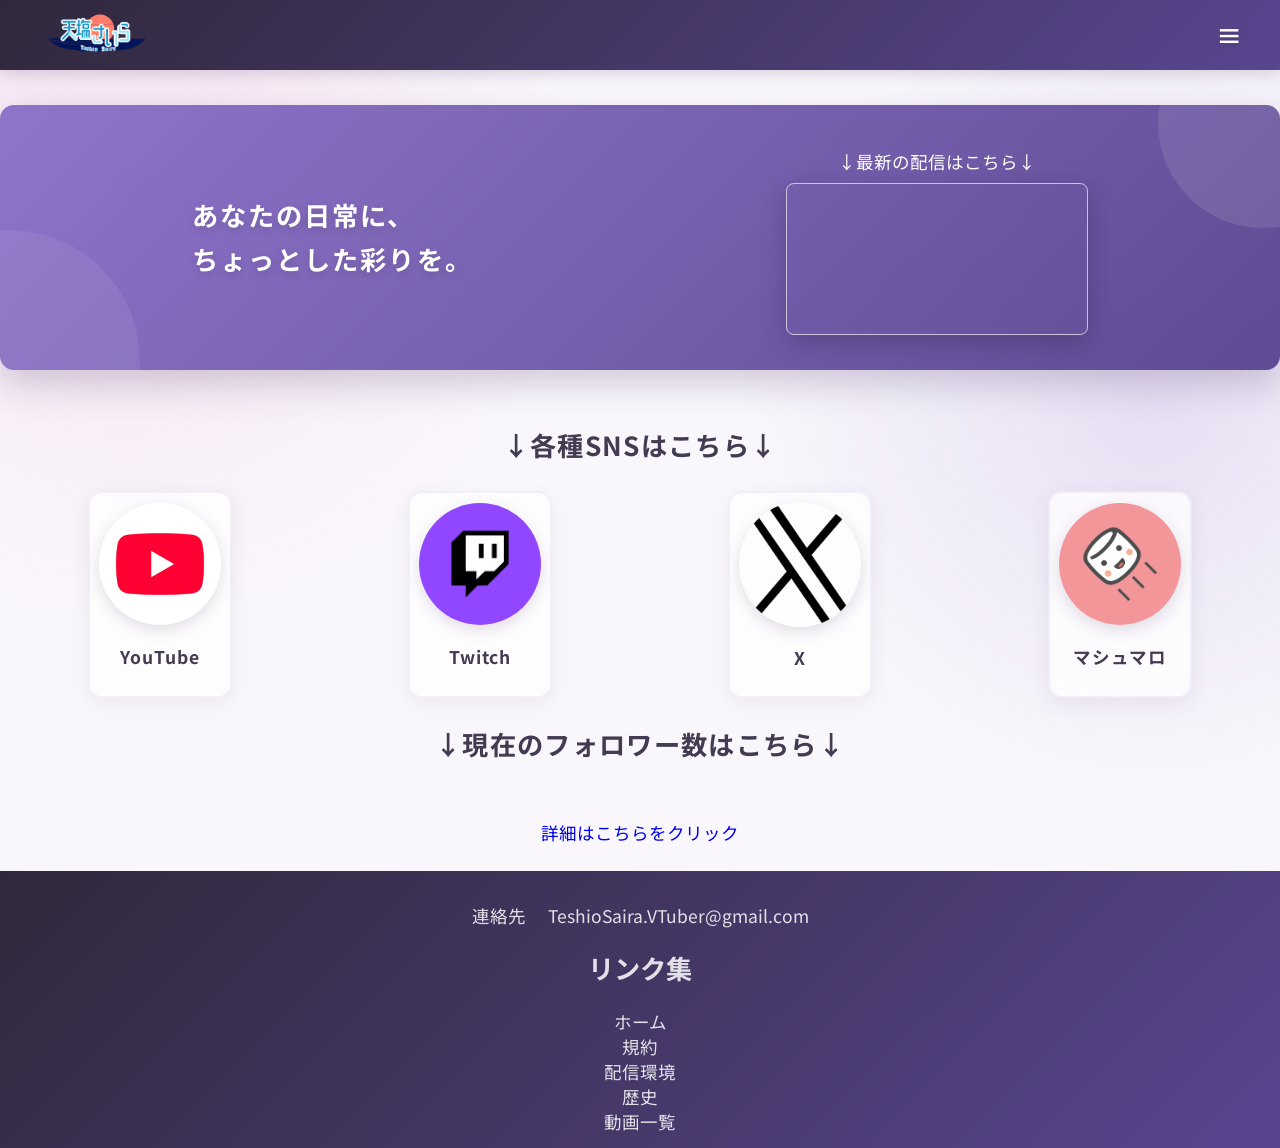
==== index.html @ 453d23a9 "Update index.html" ====
<!DOCTYPE html>
<html lang="ja">
    <head>
        <meta charset='utf-8'>
        <title>天塩さいら - ホーム</title>
        <meta name='viewport' content='width=device-width, initial-scale=1'>
        <script src="https://ajax.googleapis.com/ajax/libs/jquery/3.6.3/jquery.min.js"></script>
        <link rel='stylesheet' type='text/css' href='main.css'>
        <script src="main.js"></script>
        <script src="index.js"></script>
    </head>
    <body>
        <header id="header"></header>
        <div id="div_body">
            <div id="videoContainer">
                <h2>あなたの日常に、<br>ちょっとした彩りを。</h2>
                <div id="videoContainerRight">
                    <p>↓最新の配信はこちら↓</p>
                    <iframe 
                        id="videoIframe"
                        src="https://player.twitch.tv/?channel=teshiosaira&parent=teshiosaira.github.io"
                        frameborder="0"
                        allowfullscreen="true"
                        scrolling="no"
                    ></iframe>
                </div>
            </div>
            <h2 id="linkH2">↓各種SNSはこちら↓</h2>
            <div id="linkContainer">
                <a class="link" id="link_1" target="_blank" href="https://www.youtube.com/@TeshioSaira">
                    <img src="images/SNS/YouTube.jpg">
                    <p>YouTube</p>
                </a>
                <a class="link" id="link_2" target="_blank" href="https://www.twitch.tv/teshiosaira">
                    <img src="images/SNS/Twitch.png">
                    <p>Twitch</p>
                </a>
                <a class="link" id="link_3" target="_blank" href="https://x.com/TeshioSaira">
                    <img src="images/SNS/X.png">
                    <p>X</p>
                </a>
                <a class="link" id="link_4" target="_blank" href="https://marshmallow-qa.com/k041ew722thw37j?t=KCGBCI&utm_medium=url_text&utm_source=promotion">
                    <img src="images/SNS/マシュマロ.png">
                    <p>マシュマロ</p>
                </a>
            </div>
            <h2 id="linkH2">↓現在のフォロワー数はこちら↓</h2>
            <div id="index_subscriber">
                <p id="index_subscriber_youtube"></p>
            </div>
            <a style="text-align: end;" href="history.html">詳細はこちらをクリック</a>
            <footer id="footer"></footer>
        </div>
    </body>
</html>
---- main.css ----
@import url('https://fonts.googleapis.com/css2?family=Noto+Sans+JP:wght@100..900&display=swap');

:root{
    --width: max(calc(((30vh / 9 * 16) + 40000vw + ((30vh / 9 * 16 - 60vw) / abs(calc(30vh / 9 * 16 - 60vw)) * 40000vw)) / 1000), min(calc(30vh / 9 * 16), 90vw));
    --height: calc(var(--width) / 16 * 9);
    --font-size: calc(min(max(calc(350vh / 9), 23vw), 90vw) / 20);
    --border: calc(var(--font-size) / 10);
    --color-main: #8b6fc9;
    --color-main-dark: #59458f;
    --color-accent: #e9a8d1;
    --color-accent-light: #f8e8f3;
    --color-bg: #faf7fc;
    --color-white: #ffffff;
    --color-text: #443b52;
    --color-text-light: #766c82;
    --color-header: #30283b;
    --color-footer: #30283b;
    --thumbnail-width: max(calc(((20vh / 9 * 16) + 20000vw + ((20vh / 9 * 16 - 40vw) / abs(calc(20vh / 9 * 16 - 40vw)) * 20000vw)) / 1000), min(calc(20vh / 9 * 16), 40vw));
    --thumbnail-height: calc(var(--thumbnail-width) / 16 * 9);


    interpolate-size: allow-keywords;
}

a{
    text-decoration: none;
}

body{
    background-color: var(--color-bg);
    color: var(--color-text);
    font-family: "Noto Sans JP", sans-serif;
    font-size: var(--font-size);
    font-style: normal;
    overflow: hidden;
    overflow-y: auto;
}

details::details-content {
  height: 0;
  overflow: clip;
  opacity: 0;
  transition: height 0.4s ease, opacity 0.4s ease,
    content-visibility 0.4s ease allow-discrete;
}

details[open]::details-content {
  height: auto;
  height: calc-size(auto, size);
  opacity: 1;
}

#header{
    align-items: center;
    background: linear-gradient(
        135deg,
        var(--color-header),
        var(--color-main-dark)
    );
    box-shadow: 0 4px 15px rgba(60, 40, 90, 0.18);
    color: var(--color-white);
    display: flex;
    flex-direction: row;
    flex-wrap: nowrap;
    height: calc(var(--font-size) * 4);
    justify-content: space-between;
    left: 0;
    margin: 0;
    padding: 0;
    position: fixed;
    top: 0;
    width: 100vw;
    z-index: 1000;
}

#header *{
    color: var(--color-white);
    font-weight: bold;
    letter-spacing: 0.12em;
    margin: 0 var(--font-size);
    padding: 0;
    text-decoration: none;
    text-shadow: 0 2px 5px rgba(0, 0, 0, 0.15);
    width: fit-content;
}

#header img{
    height: calc(var(--font-size) * 4);
}

#div_body{
    align-items: center;
    background:
        radial-gradient(
            circle at 10% 10%,
            rgba(233, 168, 209, 0.25),
            transparent 30%
        ),
        radial-gradient(
            circle at 90% 30%,
            rgba(139, 111, 201, 0.18),
            transparent 30%
        ),
        var(--color-bg);
    display: flex;
    flex-direction: column;
    flex-wrap: nowrap;
    justify-content: space-around;
    left: 0;
    margin: 0;
    padding: 0;
    position: absolute;
    top: calc(var(--font-size) * 4);
    width: 100vw;
}

#videoContainer{
    align-items: center;
    background:
        linear-gradient(
            135deg,
            rgba(139, 111, 201, 0.96),
            rgba(89, 69, 143, 0.96)
        );
    border-radius: calc(var(--font-size) * 0.8);
    box-shadow: 0 15px 35px rgba(70, 50, 100, 0.22);
    color: var(--color-white);
    display: flex;
    flex-direction: row;
    flex-wrap: wrap;
    justify-content: space-around;
    margin: calc(var(--font-size) * 2);
    overflow: hidden;
    padding: calc(var(--font-size) * 2);
    position: relative;
    width: calc(100vw - (var(--font-size) * 4));
}

#videoContainer::before{
    background: rgba(255, 255, 255, 0.10);
    border-radius: 50%;
    content: "";
    height: calc(var(--font-size) * 12);
    position: absolute;
    right: calc(var(--font-size) * -5);
    top: calc(var(--font-size) * -5);
    width: calc(var(--font-size) * 12);
}

#videoContainer::after{
    background: rgba(255, 255, 255, 0.07);
    border-radius: 50%;
    bottom: calc(var(--font-size) * -7);
    content: "";
    height: calc(var(--font-size) * 15);
    left: calc(var(--font-size) * -7);
    position: absolute;
    width: calc(var(--font-size) * 15);
}

#videoContainer h2{
    letter-spacing: 0.08em;
    line-height: 1.7;
    position: relative;
    text-shadow: 0 3px 8px rgba(0, 0, 0, 0.15);
    z-index: 1;
}

#videoContainerRight{
    align-items: center;
    color: var(--color-white);
    display: flex;
    flex-direction: column;
    flex-wrap: nowrap;
    justify-content: space-between;
    margin: 0;
    padding: 0;
    width: var(--width);
}

#videoContainerRight p{
    margin: calc(var(--font-size) * 0.5) 0;
}

#videoIframe{
    border: calc(var(--font-size) * 0.08) solid rgba(255, 255, 255, 0.65);
    border-radius: calc(var(--font-size) * 0.45);
    box-shadow: 0 8px 25px rgba(40, 25, 70, 0.30);
    height: calc(var(--width) / 16 * 9);
    margin: 0;
    padding: 0;
    width: var(--width);
}

#linkH2{
    color: var(--color-text);
    font-weight: bold;
    letter-spacing: 0.05em;
    text-align: center;
    width: 100vw;
}

#linkContainer{
    display: flex;
    flex-direction: row;
    flex-wrap: wrap;
    justify-content: space-around;
    margin: 0;
    padding: 0;
    width: 100vw;
}

.link{
    align-items: center;
    background: rgba(255, 255, 255, 0.75);
    border: 2px solid rgba(139, 111, 201, 0.10);
    border-radius: calc(var(--font-size) * 0.8);
    box-shadow: 0 6px 20px rgba(70, 50, 100, 0.08);
    display: flex;
    flex-direction: column;
    flex-wrap: nowrap;
    justify-content: space-around;
    margin: calc(var(--font-size) * 0.3);
    padding: calc(var(--font-size) * 0.5);
    transition:
        transform 0.2s ease,
        box-shadow 0.2s ease,
        background-color 0.2s ease;
}

.link:hover{
    background-color: var(--color-white);
    box-shadow: 0 10px 25px rgba(100, 70, 140, 0.18);
    transform: translateY(-6px);
}

.link img{
    border-radius: 50%;
    box-shadow: 0 5px 15px rgba(60, 40, 90, 0.15);
    transition: transform 0.2s ease;
    width: calc(var(--font-size) * 7);
}

.link:hover img{
    transform: scale(1.06);
}

.link p{
    color: var(--color-text);
    font-weight: bold;
    letter-spacing: 0.05em;
    text-align: center;
    width: calc(var(--font-size) * 7);
}

#index_subscriber{
    display: flex;
    margin: 0;
    padding: 0;
    width: 100vw;
}

#footer{
    background:
        linear-gradient(
            135deg,
            var(--color-footer),
            var(--color-main-dark)
        );
    color: var(--color-white);
    margin-top: calc(var(--font-size) * 1.5);
    padding: calc(var(--font-size) * 0.8) 0;
    width: 100vw;
}

#footer p{
    color: rgba(255, 255, 255, 0.85);
    font-size: var(--font-size);
    text-align: center;
    width: 100vw;
}

#footer h2{
    color: rgba(255, 255, 255, 0.85);
    text-align: center;
    width: 100vw;
}

#footer div{
    display: flex;
}

#footerContainer{
    color: rgba(255, 255, 255, 0.85);
    align-items: center;
    display: flex;
    flex-direction: column;
    flex-wrap: nowrap;
    justify-content: space-around;
    width: 100vw;
}

#footerContainer a{
    color: rgba(255, 255, 255, 0.85);
    margin: 0 calc(var(--font-size) * 2);
    padding: 0;
    text-decoration: none;
    width: fit-content;
}

#footerContainer a p{
    color: rgba(255, 255, 255, 0.85);
    font-size: var(--font-size);
    margin: 0;
    padding: 0;
    text-align: center;
    width: fit-content;
}




#videos_container{
    align-items: center;
    display: flex;
    flex-direction: column;
    flex-wrap: nowrap;
    justify-content: center;
    margin: 0;
    padding: 0;
    width: 100vw;
}
#videos_container > details{
    align-content: flex-start;
    align-items: center;
    color: var(--color-text);
    display: flex;
    flex-direction: column;
    flex-wrap: nowrap;
    justify-content: space-around;
    margin: 0;
    padding: 0;
    width: 90vw;
}
#videos_container > details > summary{
    background: rgba(255, 255, 255, 0.75);
    border: 2px solid rgba(139, 111, 201, 0.10);
    border-radius: calc(var(--font-size) * 0.8);
    box-shadow: 0 6px 20px rgba(70, 50, 100, 0.08);
    cursor: pointer;
    font-size: var(--font-size);
    margin: 0;
    padding: var(--font-size);
    width: 90vw;
}
#videos_container > details > div{
    align-content: stretch;
    align-items: stretch;
    color: var(--color-text);
    display: flex;
    flex-direction: row;
    flex-wrap: wrap;
    justify-content: space-around;
    margin: 0;
    padding: 0;
    width: 90vw;
}
#videos_container > details > div > a{
    align-items: center;
    background: rgba(255, 255, 255, 0.75);
    border: 2px solid rgba(139, 111, 201, 0.10);
    border-radius: calc(var(--font-size) * 0.8);
    box-shadow: 0 6px 20px rgba(70, 50, 100, 0.08);
    color: var(--color-text);
    display: flex;
    flex-direction: column;
    flex-wrap: nowrap;
    justify-content: space-between;
    margin: calc(var(--thumbnail-width) * 0.05) 0;
    padding: 0;
    transition:
        transform 0.2s ease,
        box-shadow 0.2s ease,
        background-color 0.2s ease;
    width: var(--thumbnail-width);
}

#videos_container > details > div > a:hover{
    background-color: var(--color-white);
    box-shadow: 0 10px 25px rgba(100, 70, 140, 0.18);
    transform: translateY(-6px);
}
#videos_container > details > div > a > img{
    border: calc(var(--font-size) * 0.08) solid rgba(255, 255, 255, 0.65);
    border-radius: calc(var(--font-size) * 0.45);
    box-shadow: 0 8px 25px rgba(40, 25, 70, 0.30);
    height: var(--thumbnail-height);
    margin: 0;
    padding: 0;
    width: var(--thumbnail-width);
}
#videos_container > details > div > a > div{
    align-items: center;
    display: flex;
    flex-direction: column;
    flex-wrap: nowrap;
    justify-content: space-between;
    margin: 0;
    padding: 0;
    width: var(--thumbnail-width);
}
#videos_container > details > div > a > div > p{
    font-size: var(--font-size);
    margin: calc(var(--font-size) / 2) 0;
    padding: 0;
    width: calc(var(--thumbnail-width) * 0.9);
}
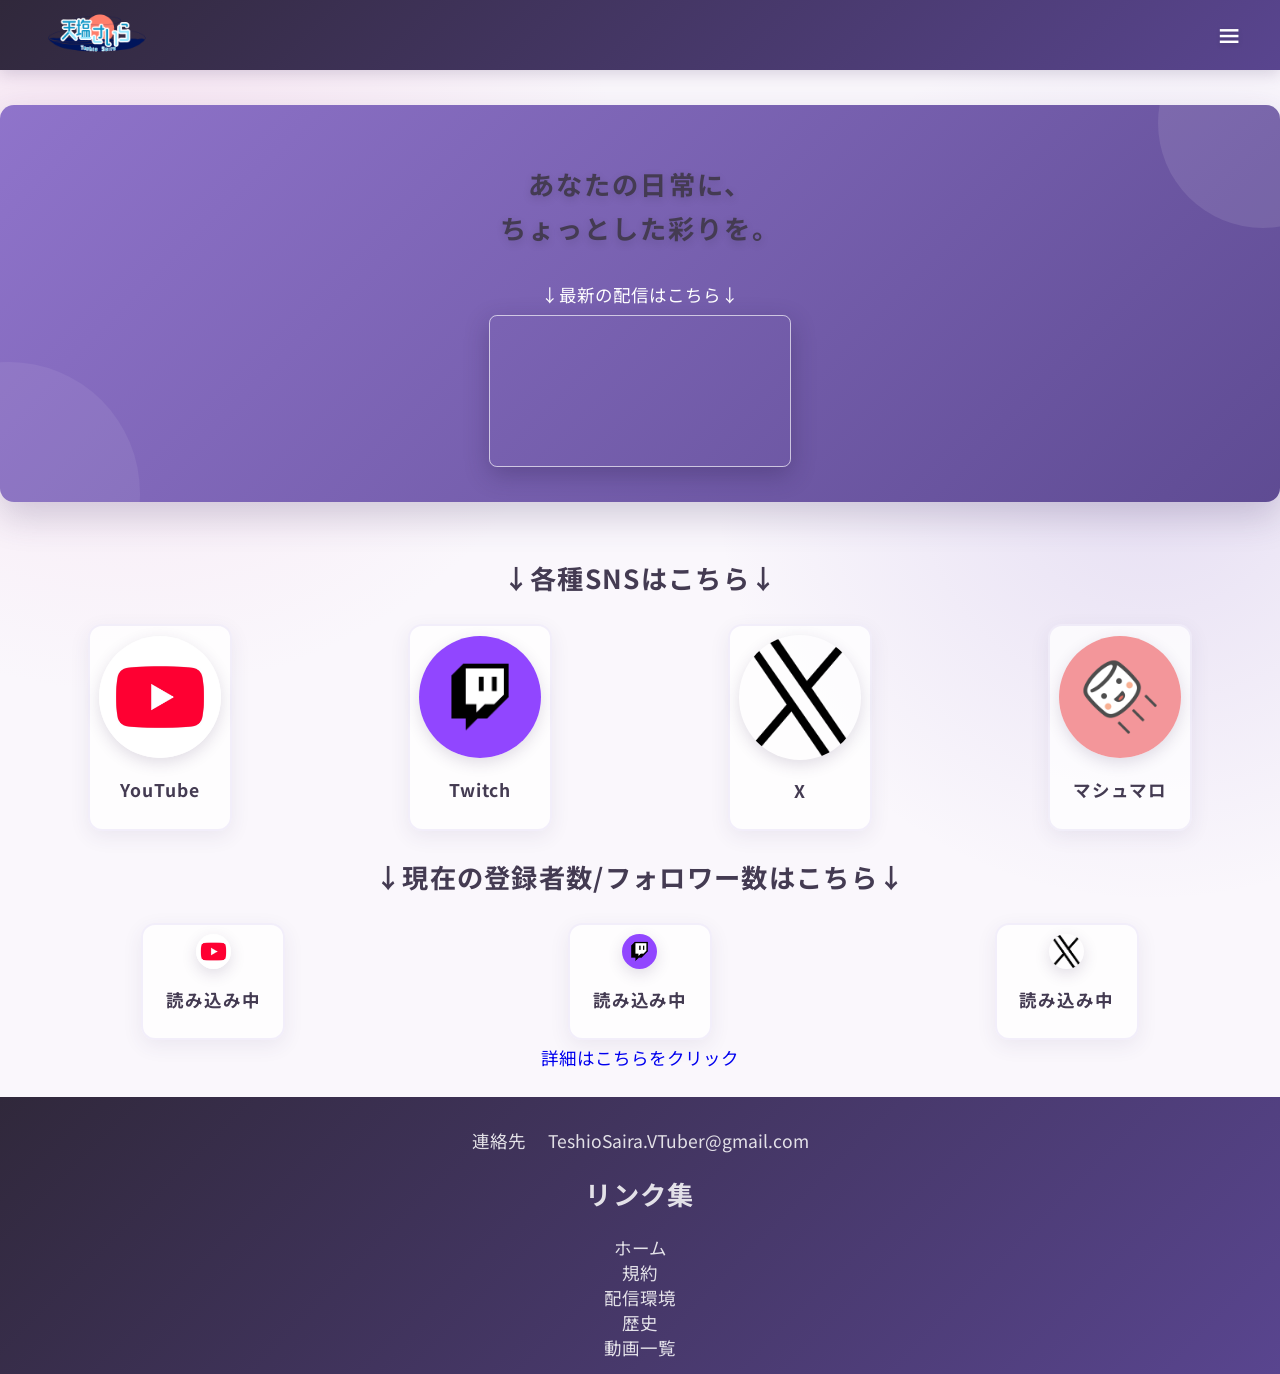
==== commit 57a0d4c3: "fixIndexId" ====
--- a/index.html
+++ b/index.html
@@ -10,14 +10,17 @@
         <script src="index.js"></script>
     </head>
     <body>
-        <header id="header"></header>
+        <header id="header">
+            <a href="index.html"><img src="images/Teshio Saira/ロゴ.png"></a>
+            <a href="#footer"><h2>≡</h2></a>
+        </header>
         <div id="div_body">
-            <div id="videoContainer">
+            <div id="index_videoContainer">
                 <h2>あなたの日常に、<br>ちょっとした彩りを。</h2>
-                <div id="videoContainerRight">
+                <div id="index_videoContainerRight">
                     <p>↓最新の配信はこちら↓</p>
                     <iframe 
-                        id="videoIframe"
+                        id="index_videoIframe"
                         src="https://player.twitch.tv/?channel=teshiosaira&parent=teshiosaira.github.io"
                         frameborder="0"
                         allowfullscreen="true"
@@ -25,28 +28,39 @@
                     ></iframe>
                 </div>
             </div>
-            <h2 id="linkH2">↓各種SNSはこちら↓</h2>
-            <div id="linkContainer">
-                <a class="link" id="link_1" target="_blank" href="https://www.youtube.com/@TeshioSaira">
+            <h2>↓各種SNSはこちら↓</h2>
+            <div id="index_linkContainer">
+                <a class="index_link" target="_blank" href="https://www.youtube.com/@TeshioSaira">
                     <img src="images/SNS/YouTube.jpg">
                     <p>YouTube</p>
                 </a>
-                <a class="link" id="link_2" target="_blank" href="https://www.twitch.tv/teshiosaira">
+                <a class="index_link" target="_blank" href="https://www.twitch.tv/teshiosaira">
                     <img src="images/SNS/Twitch.png">
                     <p>Twitch</p>
                 </a>
-                <a class="link" id="link_3" target="_blank" href="https://x.com/TeshioSaira">
+                <a class="index_link" target="_blank" href="https://x.com/TeshioSaira">
                     <img src="images/SNS/X.png">
                     <p>X</p>
                 </a>
-                <a class="link" id="link_4" target="_blank" href="https://marshmallow-qa.com/k041ew722thw37j?t=KCGBCI&utm_medium=url_text&utm_source=promotion">
+                <a class="index_link" target="_blank" href="https://marshmallow-qa.com/k041ew722thw37j?t=KCGBCI&utm_medium=url_text&utm_source=promotion">
                     <img src="images/SNS/マシュマロ.png">
                     <p>マシュマロ</p>
                 </a>
             </div>
-            <h2 id="linkH2">↓現在のフォロワー数はこちら↓</h2>
+            <h2>↓現在の登録者数/フォロワー数はこちら↓</h2>
             <div id="index_subscriber">
-                <p id="index_subscriber_youtube"></p>
+                <div>
+                    <img src="images/SNS/YouTube.jpg">
+                    <p id="index_subscriber_youtube">読み込み中</p>
+                </div>
+                <div>
+                    <img src="images/SNS/Twitch.png">
+                    <p id="index_subscriber_twitch">読み込み中</p>
+                </div>
+                <div>
+                    <img src="images/SNS/X.png">
+                    <p id="index_subscriber_X">読み込み中</p>
+                </div>
             </div>
             <a style="text-align: end;" href="history.html">詳細はこちらをクリック</a>
             <footer id="footer"></footer>
--- a/main.css
+++ b/main.css
@@ -114,7 +114,15 @@
     width: 100vw;
 }
 
-#videoContainer{
+#div_body h2{
+    color: var(--color-text);
+    font-weight: bold;
+    letter-spacing: 0.05em;
+    text-align: center;
+    width: 100vw;
+}
+
+#index_videoContainer{
     align-items: center;
     background:
         linear-gradient(
@@ -136,7 +144,7 @@
     width: calc(100vw - (var(--font-size) * 4));
 }
 
-#videoContainer::before{
+#index_videoContainer::before{
     background: rgba(255, 255, 255, 0.10);
     border-radius: 50%;
     content: "";
@@ -147,7 +155,7 @@
     width: calc(var(--font-size) * 12);
 }
 
-#videoContainer::after{
+#index_videoContainer::after{
     background: rgba(255, 255, 255, 0.07);
     border-radius: 50%;
     bottom: calc(var(--font-size) * -7);
@@ -158,7 +166,7 @@
     width: calc(var(--font-size) * 15);
 }
 
-#videoContainer h2{
+#index_videoContainer h2{
     letter-spacing: 0.08em;
     line-height: 1.7;
     position: relative;
@@ -166,7 +174,7 @@
     z-index: 1;
 }
 
-#videoContainerRight{
+#index_videoContainerRight{
     align-items: center;
     color: var(--color-white);
     display: flex;
@@ -178,11 +186,11 @@
     width: var(--width);
 }
 
-#videoContainerRight p{
+#index_videoContainerRight p{
     margin: calc(var(--font-size) * 0.5) 0;
 }
 
-#videoIframe{
+#index_videoIframe{
     border: calc(var(--font-size) * 0.08) solid rgba(255, 255, 255, 0.65);
     border-radius: calc(var(--font-size) * 0.45);
     box-shadow: 0 8px 25px rgba(40, 25, 70, 0.30);
@@ -192,15 +200,7 @@
     width: var(--width);
 }
 
-#linkH2{
-    color: var(--color-text);
-    font-weight: bold;
-    letter-spacing: 0.05em;
-    text-align: center;
-    width: 100vw;
-}
-
-#linkContainer{
+#index_linkContainer{
     display: flex;
     flex-direction: row;
     flex-wrap: wrap;
@@ -210,7 +210,7 @@
     width: 100vw;
 }
 
-.link{
+.index_link{
     align-items: center;
     background: rgba(255, 255, 255, 0.75);
     border: 2px solid rgba(139, 111, 201, 0.10);
@@ -228,24 +228,24 @@
         background-color 0.2s ease;
 }
 
-.link:hover{
+.index_link:hover{
     background-color: var(--color-white);
     box-shadow: 0 10px 25px rgba(100, 70, 140, 0.18);
     transform: translateY(-6px);
 }
 
-.link img{
+.index_link img{
     border-radius: 50%;
     box-shadow: 0 5px 15px rgba(60, 40, 90, 0.15);
     transition: transform 0.2s ease;
     width: calc(var(--font-size) * 7);
 }
 
-.link:hover img{
+.index_link:hover img{
     transform: scale(1.06);
 }
 
-.link p{
+.index_link p{
     color: var(--color-text);
     font-weight: bold;
     letter-spacing: 0.05em;
@@ -255,9 +255,45 @@
 
 #index_subscriber{
     display: flex;
-    margin: 0;
-    padding: 0;
-    width: 100vw;
+    flex-direction: row;
+    flex-wrap: wrap;
+    justify-content: space-around;
+    margin: 0;
+    padding: 0;
+    width: 100vw;
+}
+
+#index_subscriber > div{
+    align-items: center;
+    background: rgba(255, 255, 255, 0.75);
+    border: 2px solid rgba(139, 111, 201, 0.10);
+    border-radius: calc(var(--font-size) * 0.8);
+    box-shadow: 0 6px 20px rgba(70, 50, 100, 0.08);
+    display: flex;
+    flex-direction: column;
+    flex-wrap: nowrap;
+    justify-content: space-around;
+    margin: calc(var(--font-size) * 0.3);
+    padding: calc(var(--font-size) * 0.5);
+    transition:
+        transform 0.2s ease,
+        box-shadow 0.2s ease,
+        background-color 0.2s ease;
+}
+
+#index_subscriber > div > img{
+    border-radius: 50%;
+    box-shadow: 0 5px 15px rgba(60, 40, 90, 0.15);
+    transition: transform 0.2s ease;
+    width: calc(var(--font-size) * 2);
+}
+
+#index_subscriber > div > p{
+    color: var(--color-text);
+    font-weight: bold;
+    letter-spacing: 0.05em;
+    text-align: center;
+    width: calc(var(--font-size) * 7);
 }
 
 #footer{
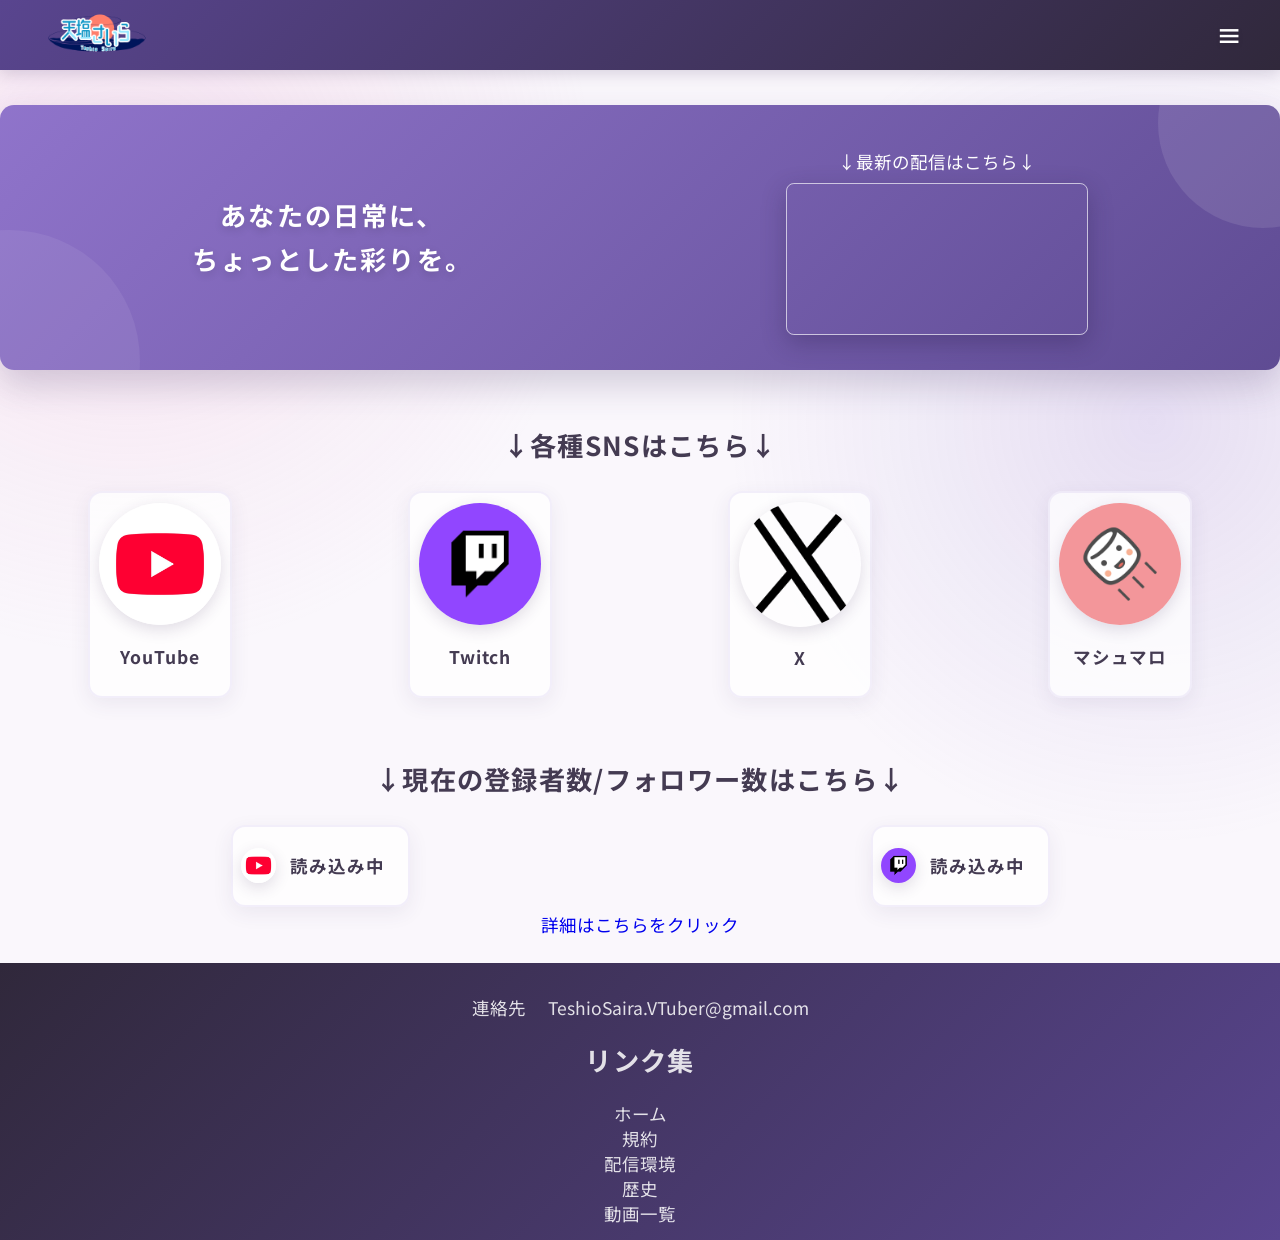
==== commit 7bbc7ff9: "history" ====
--- a/index.html
+++ b/index.html
@@ -47,6 +47,7 @@
                     <p>マシュマロ</p>
                 </a>
             </div>
+            <p></p>
             <h2>↓現在の登録者数/フォロワー数はこちら↓</h2>
             <div id="index_subscriber">
                 <div>
@@ -57,10 +58,6 @@
                     <img src="images/SNS/Twitch.png">
                     <p id="index_subscriber_twitch">読み込み中</p>
                 </div>
-                <div>
-                    <img src="images/SNS/X.png">
-                    <p id="index_subscriber_X">読み込み中</p>
-                </div>
             </div>
             <a style="text-align: end;" href="history.html">詳細はこちらをクリック</a>
             <footer id="footer"></footer>
--- a/main.css
+++ b/main.css
@@ -54,8 +54,8 @@
     align-items: center;
     background: linear-gradient(
         135deg,
-        var(--color-header),
-        var(--color-main-dark)
+        var(--color-main-dark),
+        var(--color-header)
     );
     box-shadow: 0 4px 15px rgba(60, 40, 90, 0.18);
     color: var(--color-white);
@@ -122,6 +122,68 @@
     width: 100vw;
 }
 
+#footer{
+    background:
+        linear-gradient(
+            135deg,
+            var(--color-footer),
+            var(--color-main-dark)
+        );
+    color: var(--color-white);
+    margin-top: calc(var(--font-size) * 1.5);
+    padding: calc(var(--font-size) * 0.8) 0;
+    width: 100vw;
+}
+
+#footer p{
+    color: rgba(255, 255, 255, 0.85);
+    font-size: var(--font-size);
+    text-align: center;
+    width: 100vw;
+}
+
+#footer h2{
+    color: rgba(255, 255, 255, 0.85);
+    text-align: center;
+    width: 100vw;
+}
+
+#footer div{
+    display: flex;
+}
+
+#footerContainer{
+    color: rgba(255, 255, 255, 0.85);
+    align-items: center;
+    display: flex;
+    flex-direction: column;
+    flex-wrap: nowrap;
+    justify-content: space-around;
+    width: 100vw;
+}
+
+#footerContainer a{
+    color: rgba(255, 255, 255, 0.85);
+    margin: 0 calc(var(--font-size) * 2);
+    padding: 0;
+    text-decoration: none;
+    width: fit-content;
+}
+
+#footerContainer a p{
+    color: rgba(255, 255, 255, 0.85);
+    font-size: var(--font-size);
+    margin: 0;
+    padding: 0;
+    text-align: center;
+    width: fit-content;
+}
+
+
+
+
+/* index.html */
+
 #index_videoContainer{
     align-items: center;
     background:
@@ -167,10 +229,14 @@
 }
 
 #index_videoContainer h2{
+    color: var(--color-white);
     letter-spacing: 0.08em;
     line-height: 1.7;
+    margin: 0;
+    padding: 0;
     position: relative;
     text-shadow: 0 3px 8px rgba(0, 0, 0, 0.15);
+    width: fit-content;
     z-index: 1;
 }
 
@@ -270,7 +336,7 @@
     border-radius: calc(var(--font-size) * 0.8);
     box-shadow: 0 6px 20px rgba(70, 50, 100, 0.08);
     display: flex;
-    flex-direction: column;
+    flex-direction: row;
     flex-wrap: nowrap;
     justify-content: space-around;
     margin: calc(var(--font-size) * 0.3);
@@ -294,63 +360,6 @@
     letter-spacing: 0.05em;
     text-align: center;
     width: calc(var(--font-size) * 7);
-}
-
-#footer{
-    background:
-        linear-gradient(
-            135deg,
-            var(--color-footer),
-            var(--color-main-dark)
-        );
-    color: var(--color-white);
-    margin-top: calc(var(--font-size) * 1.5);
-    padding: calc(var(--font-size) * 0.8) 0;
-    width: 100vw;
-}
-
-#footer p{
-    color: rgba(255, 255, 255, 0.85);
-    font-size: var(--font-size);
-    text-align: center;
-    width: 100vw;
-}
-
-#footer h2{
-    color: rgba(255, 255, 255, 0.85);
-    text-align: center;
-    width: 100vw;
-}
-
-#footer div{
-    display: flex;
-}
-
-#footerContainer{
-    color: rgba(255, 255, 255, 0.85);
-    align-items: center;
-    display: flex;
-    flex-direction: column;
-    flex-wrap: nowrap;
-    justify-content: space-around;
-    width: 100vw;
-}
-
-#footerContainer a{
-    color: rgba(255, 255, 255, 0.85);
-    margin: 0 calc(var(--font-size) * 2);
-    padding: 0;
-    text-decoration: none;
-    width: fit-content;
-}
-
-#footerContainer a p{
-    color: rgba(255, 255, 255, 0.85);
-    font-size: var(--font-size);
-    margin: 0;
-    padding: 0;
-    text-align: center;
-    width: fit-content;
 }
 
 
@@ -450,4 +459,39 @@
     margin: calc(var(--font-size) / 2) 0;
     padding: 0;
     width: calc(var(--thumbnail-width) * 0.9);
+}
+
+
+#history_container{
+    display: flex;
+    flex-direction: row;
+    flex-wrap: wrap;
+    justify-content: space-around;
+    margin: 0;
+    padding: 0;
+    width: 100vw;
+}
+#history_container > div{
+    display: flex;
+    flex-direction: column;
+    flex-wrap: nowrap;
+    justify-content: space-around;
+    margin: 0;
+    padding: 0;
+    width: var(--width);
+}
+#history_container > div > img{
+    border: calc(var(--font-size) * 0.08) solid rgba(255, 255, 255, 0.65);
+    border-radius: calc(var(--font-size) * 0.45);
+    box-shadow: 0 8px 25px rgba(40, 25, 70, 0.30);
+    height: calc(var(--width) / 600 * 371);
+    margin: 0;
+    padding: 0;
+    width: var(--width);
+}
+#history_container > div > h2{
+    color: var(--color-text);
+    margin: 0;
+    padding: 0;
+    width: var(--width);
 }
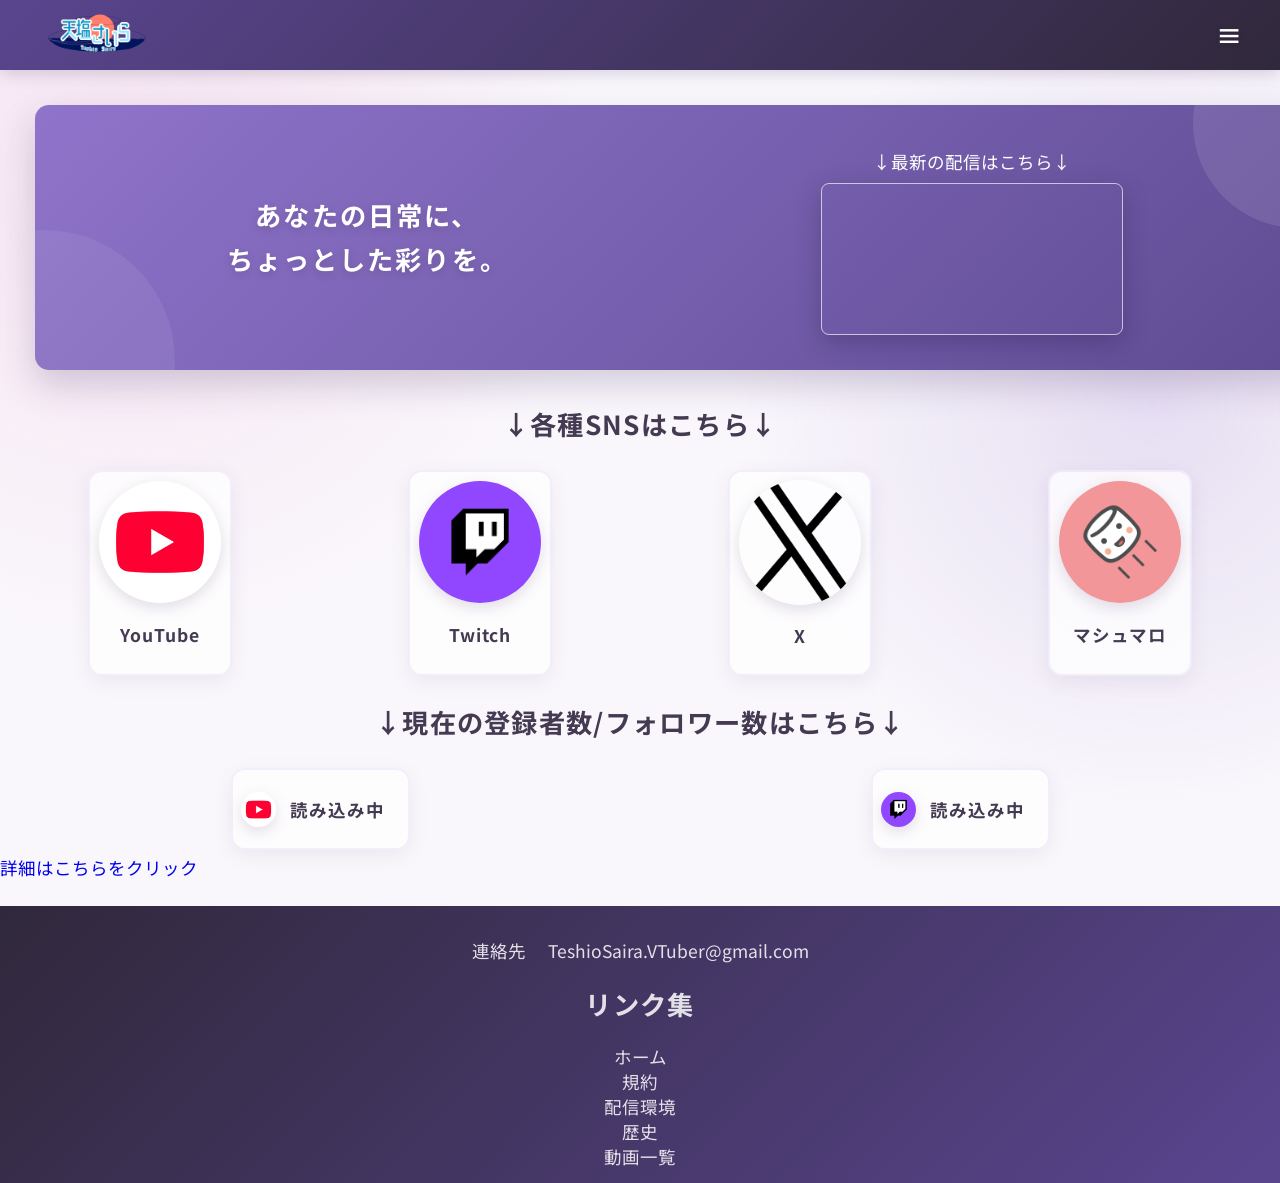
==== commit 8e58fb4a: "setup" ====
--- a/index.html
+++ b/index.html
@@ -15,51 +15,53 @@
             <a href="#footer"><h2>≡</h2></a>
         </header>
         <div id="div_body">
-            <div id="index_videoContainer">
-                <h2>あなたの日常に、<br>ちょっとした彩りを。</h2>
-                <div id="index_videoContainerRight">
-                    <p>↓最新の配信はこちら↓</p>
-                    <iframe 
-                        id="index_videoIframe"
-                        src="https://player.twitch.tv/?channel=teshiosaira&parent=teshiosaira.github.io"
-                        frameborder="0"
-                        allowfullscreen="true"
-                        scrolling="no"
-                    ></iframe>
+            <div id="body_contents">
+                <div id="index_videoContainer">
+                    <h2>あなたの日常に、<br>ちょっとした彩りを。</h2>
+                    <div id="index_videoContainerRight">
+                        <p>↓最新の配信はこちら↓</p>
+                        <iframe 
+                            id="index_videoIframe"
+                            src="https://player.twitch.tv/?channel=teshiosaira&parent=teshiosaira.github.io"
+                            frameborder="0"
+                            allowfullscreen="true"
+                            scrolling="no"
+                        ></iframe>
+                    </div>
                 </div>
+                <h2>↓各種SNSはこちら↓</h2>
+                <div id="index_linkContainer">
+                    <a class="index_link" target="_blank" href="https://www.youtube.com/@TeshioSaira">
+                        <img src="images/SNS/YouTube.jpg">
+                        <p>YouTube</p>
+                    </a>
+                    <a class="index_link" target="_blank" href="https://www.twitch.tv/teshiosaira">
+                        <img src="images/SNS/Twitch.png">
+                        <p>Twitch</p>
+                    </a>
+                    <a class="index_link" target="_blank" href="https://x.com/TeshioSaira">
+                        <img src="images/SNS/X.png">
+                        <p>X</p>
+                    </a>
+                    <a class="index_link" target="_blank" href="https://marshmallow-qa.com/k041ew722thw37j?t=KCGBCI&utm_medium=url_text&utm_source=promotion">
+                        <img src="images/SNS/マシュマロ.png">
+                        <p>マシュマロ</p>
+                    </a>
+                </div>
+                <p></p>
+                <h2>↓現在の登録者数/フォロワー数はこちら↓</h2>
+                <div id="index_subscriber">
+                    <div>
+                        <img src="images/SNS/YouTube.jpg">
+                        <p id="index_subscriber_youtube">読み込み中</p>
+                    </div>
+                    <div>
+                        <img src="images/SNS/Twitch.png">
+                        <p id="index_subscriber_twitch">読み込み中</p>
+                    </div>
+                </div>
+                <a style="text-align: end;" href="history.html">詳細はこちらをクリック</a>
             </div>
-            <h2>↓各種SNSはこちら↓</h2>
-            <div id="index_linkContainer">
-                <a class="index_link" target="_blank" href="https://www.youtube.com/@TeshioSaira">
-                    <img src="images/SNS/YouTube.jpg">
-                    <p>YouTube</p>
-                </a>
-                <a class="index_link" target="_blank" href="https://www.twitch.tv/teshiosaira">
-                    <img src="images/SNS/Twitch.png">
-                    <p>Twitch</p>
-                </a>
-                <a class="index_link" target="_blank" href="https://x.com/TeshioSaira">
-                    <img src="images/SNS/X.png">
-                    <p>X</p>
-                </a>
-                <a class="index_link" target="_blank" href="https://marshmallow-qa.com/k041ew722thw37j?t=KCGBCI&utm_medium=url_text&utm_source=promotion">
-                    <img src="images/SNS/マシュマロ.png">
-                    <p>マシュマロ</p>
-                </a>
-            </div>
-            <p></p>
-            <h2>↓現在の登録者数/フォロワー数はこちら↓</h2>
-            <div id="index_subscriber">
-                <div>
-                    <img src="images/SNS/YouTube.jpg">
-                    <p id="index_subscriber_youtube">読み込み中</p>
-                </div>
-                <div>
-                    <img src="images/SNS/Twitch.png">
-                    <p id="index_subscriber_twitch">読み込み中</p>
-                </div>
-            </div>
-            <a style="text-align: end;" href="history.html">詳細はこちらをクリック</a>
             <footer id="footer"></footer>
         </div>
     </body>
--- a/main.css
+++ b/main.css
@@ -122,6 +122,11 @@
     width: 100vw;
 }
 
+#body_contents{
+    margin: 0;
+    width: 100vw;
+}
+
 #footer{
     background:
         linear-gradient(
@@ -478,20 +483,54 @@
     justify-content: space-around;
     margin: 0;
     padding: 0;
-    width: var(--width);
+    width: 40vw;
 }
 #history_container > div > img{
     border: calc(var(--font-size) * 0.08) solid rgba(255, 255, 255, 0.65);
     border-radius: calc(var(--font-size) * 0.45);
     box-shadow: 0 8px 25px rgba(40, 25, 70, 0.30);
-    height: calc(var(--width) / 600 * 371);
-    margin: 0;
-    padding: 0;
-    width: var(--width);
+    height: 24.7333vw;
+    margin: 0;
+    padding: 0;
+    width: 40vw;
 }
 #history_container > div > h2{
     color: var(--color-text);
     margin: 0;
     padding: 0;
-    width: var(--width);
+    width: 40vw;
+}
+
+
+#setup_mainContent{
+    margin: 0;
+    padding: 0;
+    width: 100vw;
+}
+#setup_mainContent > div{
+    margin: 0;
+    padding: 0;
+    position: relative;
+    width: 100vw;
+}
+#setup_mainContent > div > img{
+    left: 0;
+    margin: 0;
+    padding: 0;
+    position: absolute;
+    top: 0;
+    width: 40vw;
+}
+#setup_mainContent > div > details, #setup_mainContent > div > div{
+    right: 0;
+    margin: 0;
+    padding: 0;
+    position: absolute;
+    top: 0;
+    width: 60vw;
+}
+#setup_mainContent > div > details *, #setup_mainContent > div > div *{
+    margin: 0;
+    padding: 0;
+    width: 60vw;
 }
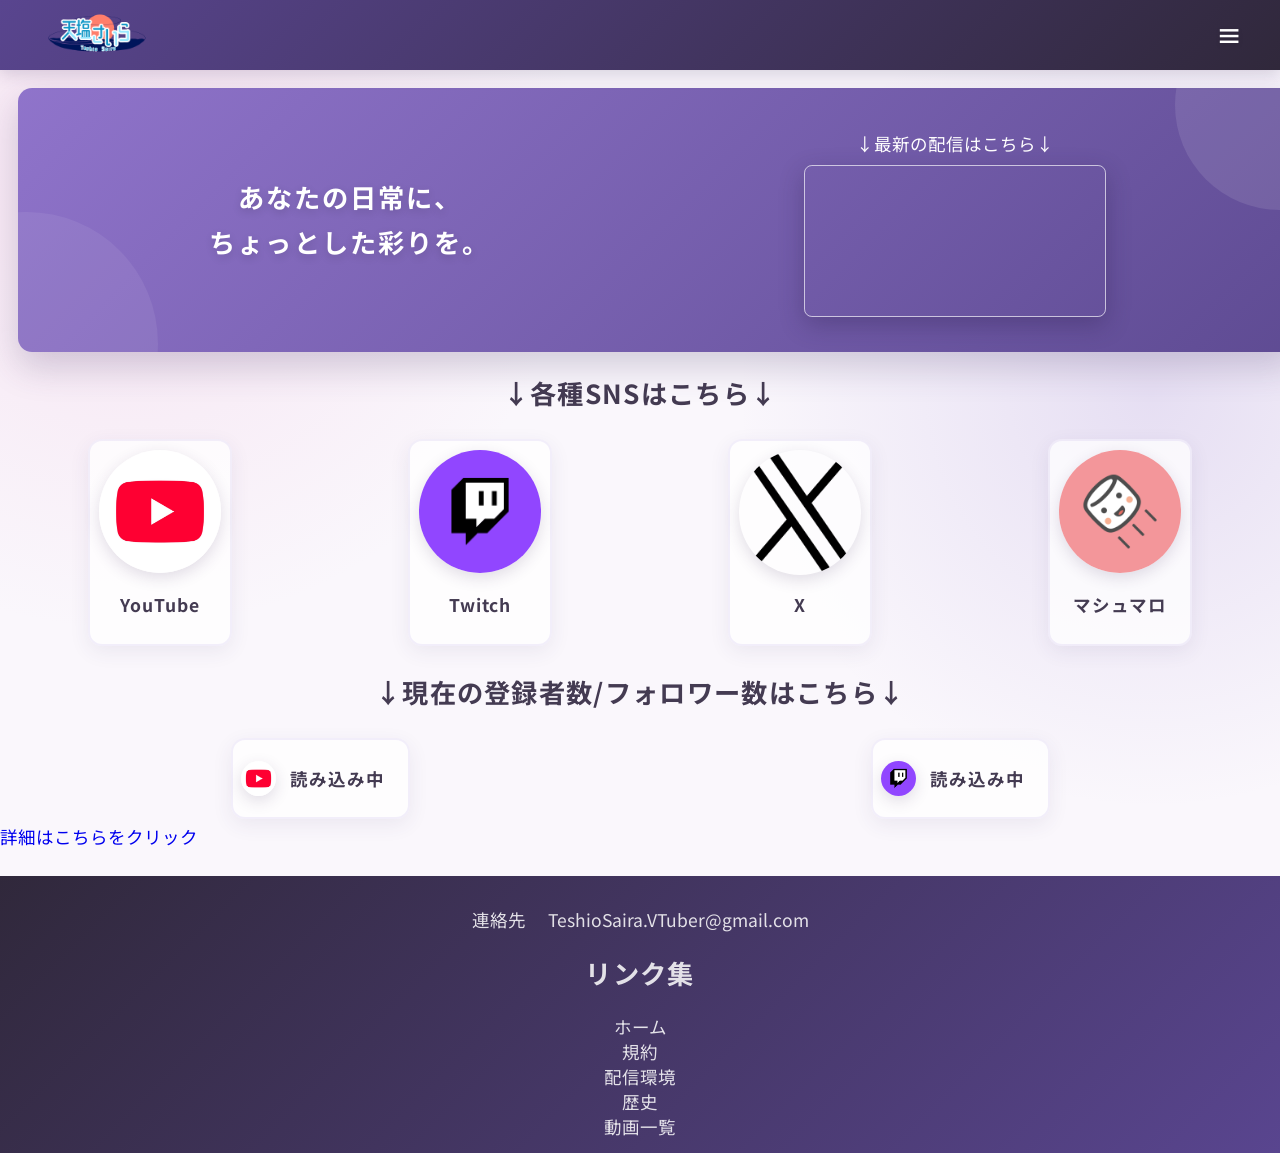
==== commit 82380a0a: "resetDETAILHERE" ====
--- a/index.html
+++ b/index.html
@@ -32,19 +32,19 @@
                 <h2>↓各種SNSはこちら↓</h2>
                 <div id="index_linkContainer">
                     <a class="index_link" target="_blank" href="https://www.youtube.com/@TeshioSaira">
-                        <img src="images/SNS/YouTube.jpg">
+                        <img src="images/Logo/YouTube.jpg">
                         <p>YouTube</p>
                     </a>
                     <a class="index_link" target="_blank" href="https://www.twitch.tv/teshiosaira">
-                        <img src="images/SNS/Twitch.png">
+                        <img src="images/Logo/Twitch.png">
                         <p>Twitch</p>
                     </a>
                     <a class="index_link" target="_blank" href="https://x.com/TeshioSaira">
-                        <img src="images/SNS/X.png">
+                        <img src="images/Logo/X.png">
                         <p>X</p>
                     </a>
                     <a class="index_link" target="_blank" href="https://marshmallow-qa.com/k041ew722thw37j?t=KCGBCI&utm_medium=url_text&utm_source=promotion">
-                        <img src="images/SNS/マシュマロ.png">
+                        <img src="images/Logo/マシュマロ.png">
                         <p>マシュマロ</p>
                     </a>
                 </div>
@@ -52,15 +52,15 @@
                 <h2>↓現在の登録者数/フォロワー数はこちら↓</h2>
                 <div id="index_subscriber">
                     <div>
-                        <img src="images/SNS/YouTube.jpg">
+                        <img src="images/Logo/YouTube.jpg">
                         <p id="index_subscriber_youtube">読み込み中</p>
                     </div>
                     <div>
-                        <img src="images/SNS/Twitch.png">
+                        <img src="images/Logo/Twitch.png">
                         <p id="index_subscriber_twitch">読み込み中</p>
                     </div>
                 </div>
-                <a style="text-align: end;" href="history.html">詳細はこちらをクリック</a>
+                <a style="text-align: end; width: 100vw;" href="history.html">詳細はこちらをクリック</a>
             </div>
             <footer id="footer"></footer>
         </div>
--- a/main.css
+++ b/main.css
@@ -204,7 +204,7 @@
     flex-direction: row;
     flex-wrap: wrap;
     justify-content: space-around;
-    margin: calc(var(--font-size) * 2);
+    margin: calc(var(--font-size) * 1);
     overflow: hidden;
     padding: calc(var(--font-size) * 2);
     position: relative;
@@ -508,26 +508,34 @@
     width: 100vw;
 }
 #setup_mainContent > div{
-    margin: 0;
-    padding: 0;
-    position: relative;
+    align-items: center;
+    display: flex;
+    flex-direction: row;
+    flex-wrap: nowrap;
+    justify-content: space-around;
+    margin: 0;
+    padding: 0;
     width: 100vw;
 }
 #setup_mainContent > div > img{
-    left: 0;
-    margin: 0;
-    padding: 0;
-    position: absolute;
-    top: 0;
-    width: 40vw;
+    max-height: 20vh;
+    min-height: 15vh;
+    max-width: 40vw;
+    margin: 0;
+    padding: 0;
 }
 #setup_mainContent > div > details, #setup_mainContent > div > div{
-    right: 0;
-    margin: 0;
-    padding: 0;
-    position: absolute;
-    top: 0;
+    margin: 0;
+    padding: 0;
     width: 60vw;
+}
+#setup_mainContent > div > div{
+
+    align-items: center;
+    display: flex;
+    flex-direction: column;
+    flex-wrap: nowrap;
+    justify-content: space-around;
 }
 #setup_mainContent > div > details *, #setup_mainContent > div > div *{
     margin: 0;
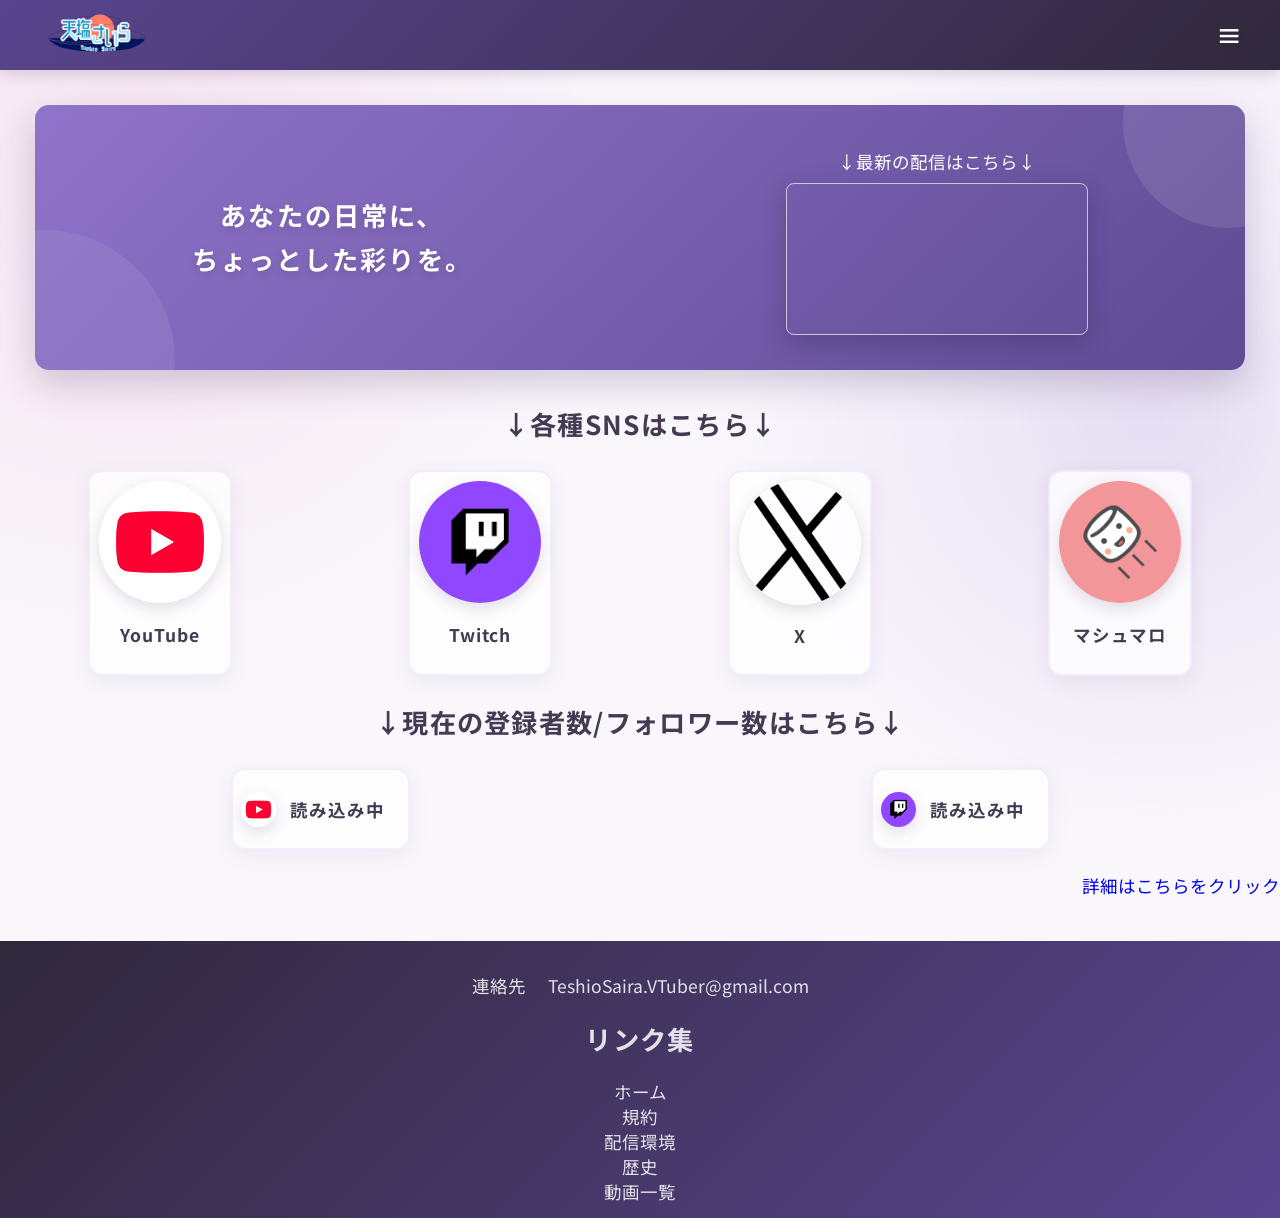
==== commit a8a0effe: "Update index.html" ====
--- a/index.html
+++ b/index.html
@@ -60,7 +60,7 @@
                         <p id="index_subscriber_twitch">読み込み中</p>
                     </div>
                 </div>
-                <a style="text-align: end; width: 100vw;" href="history.html">詳細はこちらをクリック</a>
+                <p style="text-align: end; width: 100vw;"><a href="history.html">詳細はこちらをクリック</a></p>
             </div>
             <footer id="footer"></footer>
         </div>
--- a/main.css
+++ b/main.css
@@ -204,11 +204,11 @@
     flex-direction: row;
     flex-wrap: wrap;
     justify-content: space-around;
-    margin: calc(var(--font-size) * 1);
+    margin: calc(var(--font-size) * 2);
     overflow: hidden;
-    padding: calc(var(--font-size) * 2);
+    padding: calc(var(--font-size) * 2) 0;
     position: relative;
-    width: calc(100vw - (var(--font-size) * 4));
+    width: calc(100vw - calc(var(--font-size) * 4));
 }
 
 #index_videoContainer::before{
